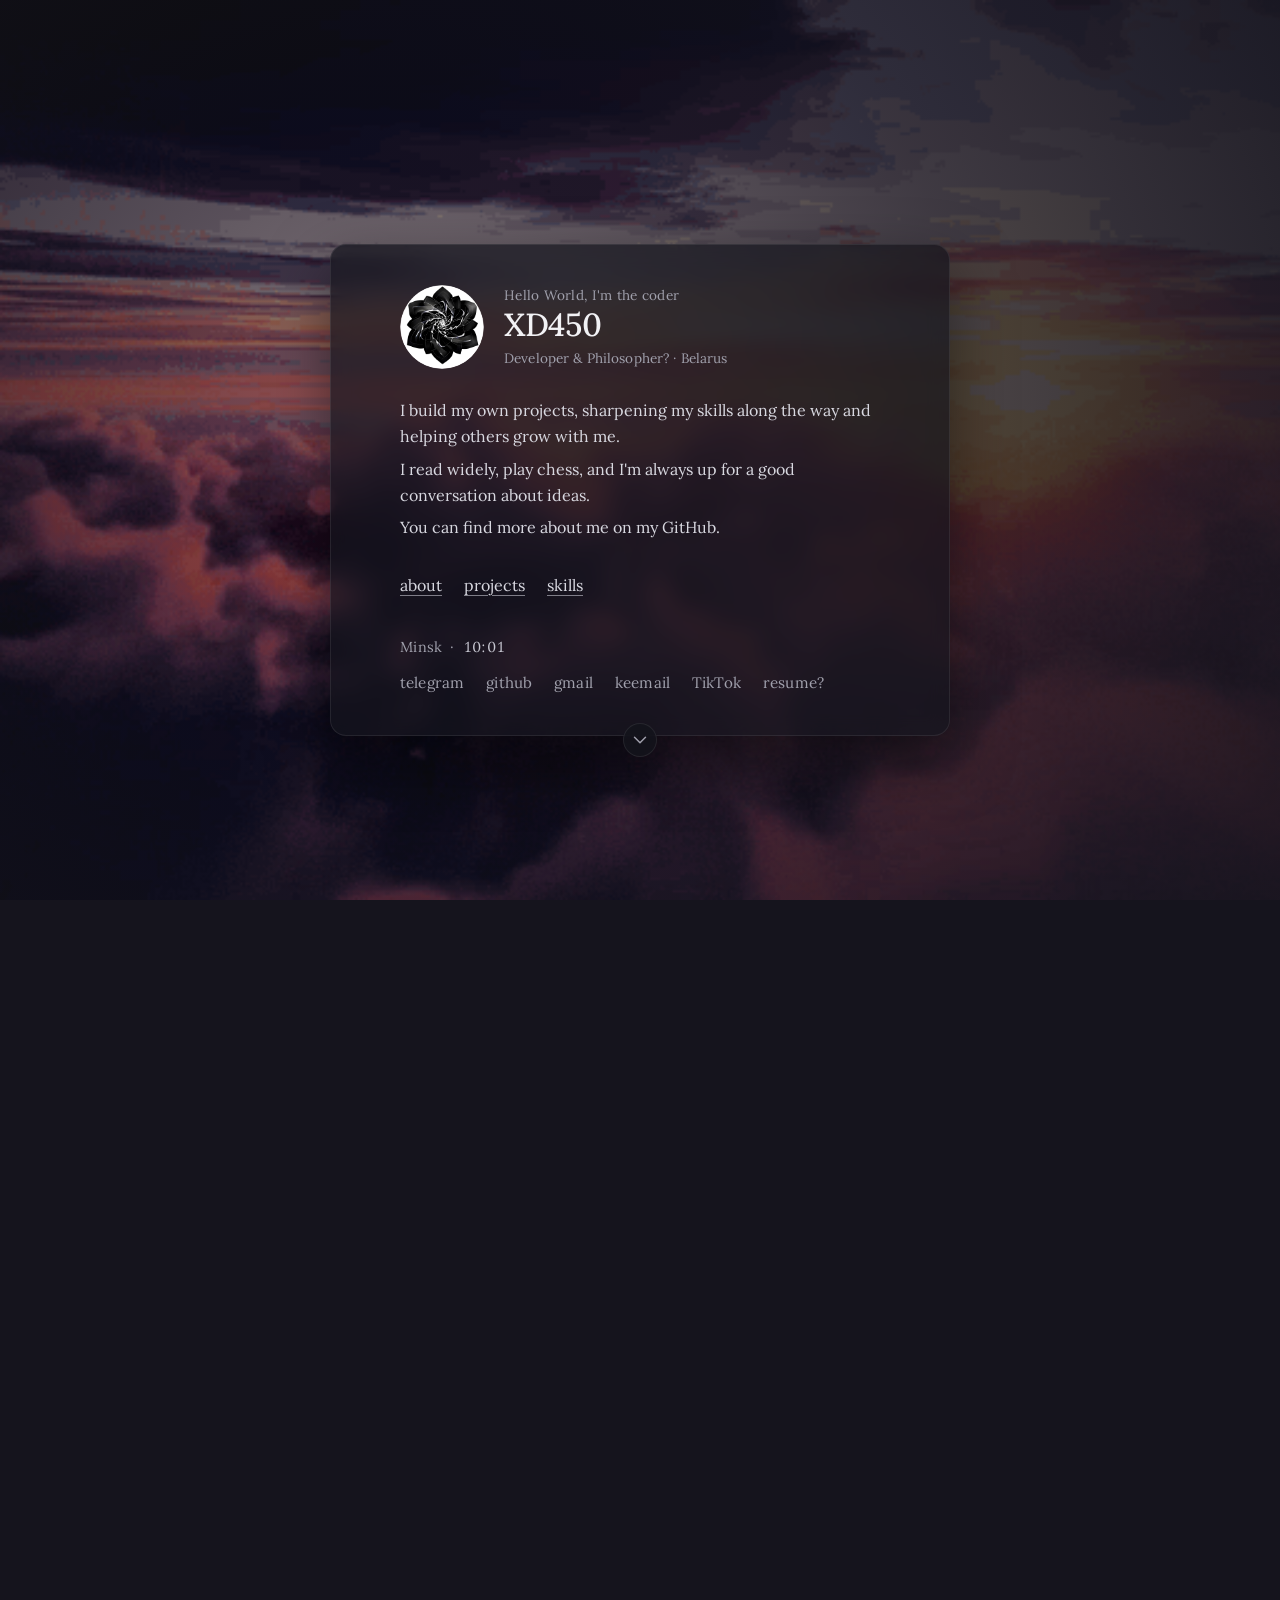
==== index.html @ 0dd6c7ff "email -> gmail" ====
<!doctype html>
<html lang="en">
  <head>
    <meta charset="UTF-8" />
    <meta name="viewport" content="width=device-width, initial-scale=1.0" />
    <meta name="robots" content="index, follow, max-image-preview:large" />
    <meta
      name="description"
      content="XD450 is a developer and philosopher from Belarus building AI and web products, exploring ideas through code and chess."
    />
    <meta name="theme-color" content="#15141d" />
    <meta property="og:type" content="profile" />
    <meta property="og:title" content="XD450 — Developer & Philosopher" />
    <meta
      property="og:description"
      content="Developer and philosopher from Belarus building AI and web products independently."
    />
    <meta property="og:image" content="/images/favicon.png" />
    <meta name="twitter:card" content="summary" />
    <meta name="twitter:title" content="XD450 — Developer & Philosopher" />
    <meta
      name="twitter:description"
      content="Developer and philosopher from Belarus building AI and web products independently."
    />
    <title>XD450 — Developer & Philosopher</title>
    <link rel="icon" href="images/favicon.png" type="image/png" />
    <link rel="preconnect" href="https://fonts.googleapis.com" />
    <link rel="preconnect" href="https://fonts.gstatic.com" crossorigin />
    <link
      href="https://fonts.googleapis.com/css2?family=Lora:wght@400;500&display=swap"
      rel="stylesheet"
    />
    <link rel="stylesheet" href="style.css" />
    <script src="https://www.youtube.com/iframe_api"></script>
    <script src="router.js" defer></script>
  </head>
  <body>
    <div class="scene" aria-hidden="true">
      <img class="scene__gif" src="background.gif" alt="" />
      <div class="scene__grade"></div>
    </div>

    <main class="page">
      <section class="home" aria-labelledby="page-title">
        <div class="home__card" data-reveal>
          <div class="home__content">
            <header class="home__identity">
              <img
                class="home__avatar"
                src="images/favicon.png"
                width="84"
                height="84"
                alt="Avatar"
              />
              <div class="home__identity-copy">
                <p class="home__intro">Hello World, I'm the coder</p>
                <h1 class="home__title" id="page-title">XD450</h1>
                <p class="home__role">Developer &amp; Philosopher? · Belarus</p>
              </div>
            </header>

            <p class="home__copy">
              <span
                >I build my own projects, sharpening my skills along the way and
                helping others grow with me.</span
              >
              <span
                >I read widely, play chess, and I'm always up for a good
                conversation about ideas.</span
              >
              <span>You can find more about me on my GitHub.</span>
            </p>

            <nav class="home__topics" aria-label="Explore this site">
              <a class="home__topic-link" href="about.html">about</a>
              <a class="home__topic-link" href="projects.html">projects</a>
              <a class="home__topic-link" href="skills.html">skills</a>
            </nav>

            <div class="home__info">
              <div class="home__time" aria-label="Current time in Minsk">
                <span>Minsk</span>
                <span aria-hidden="true">·</span>
                <time id="minsk-time" datetime="">--:--</time>
              </div>

              <nav class="home__socials" aria-label="Social links">
                <a
                  class="home__social-link"
                  href="https://t.me/xd450"
                  target="_blank"
                  rel="noreferrer noopener"
                  >telegram</a
                >
                <a
                  class="home__social-link"
                  href="https://github.com/orbitums"
                  target="_blank"
                  rel="noreferrer noopener"
                  >github</a
                >
                <a class="home__social-link" href="mailto:orbitumgg@gmail.com"
                  >gmail</a
                >
                <a class="home__social-link" href="mailto:xd450@keemail.com"
                  >keemail</a
                >
                <a
                  class="home__social-link"
                  href="https://www.tiktok.com/@xd450gs"
                  target="_blank"
                  rel="noreferrer noopener"
                  >TikTok</a
                >
                <a
                  class="home__social-link"
                  href="/resume/"
                  target="_blank"
                  rel="noreferrer noopener"
                  >resume?</a
                >
              </nav>
            </div>
          </div>

          <div class="home__video">
            <div class="home__video-inner">
              <div class="home__video-frame">
                <div id="yt-player-home"></div>
              </div>

              <div class="home__video-controls">
                <button
                  class="home__video-btn"
                  id="home-prev-video"
                  aria-label="Previous video"
                >
                  <svg
                    viewBox="0 0 24 24"
                    width="20"
                    height="20"
                    fill="none"
                    stroke="currentColor"
                    stroke-width="1.6"
                    stroke-linecap="round"
                    stroke-linejoin="round"
                  >
                    <path d="M15 18l-6-6 6-6" />
                  </svg>
                </button>
                <button
                  class="home__video-btn"
                  id="home-next-video"
                  aria-label="Next video"
                >
                  <svg
                    viewBox="0 0 24 24"
                    width="20"
                    height="20"
                    fill="none"
                    stroke="currentColor"
                    stroke-width="1.6"
                    stroke-linecap="round"
                    stroke-linejoin="round"
                  >
                    <path d="M9 18l6-6-6-6" />
                  </svg>
                </button>
              </div>
            </div>
          </div>

          <button
            class="home__scroll-hint"
            type="button"
            aria-label="Scroll down"
          >
            <svg
              viewBox="0 0 24 24"
              width="22"
              height="22"
              fill="none"
              stroke="currentColor"
              stroke-width="1.6"
              stroke-linecap="round"
              stroke-linejoin="round"
              aria-hidden="true"
            >
              <path d="M6 9l6 6 6-6" />
            </svg>
          </button>
        </div>
      </section>
    </main>

    <script>
      (function () {
        const el = document.getElementById("minsk-time");
        if (!el) return;

        function update() {
          const now = new Date();
          const utc = now.getTime() + now.getTimezoneOffset() * 60000;
          const minsk = new Date(utc + 3 * 3600000);
          const hh = String(minsk.getHours()).padStart(2, "0");
          const mm = String(minsk.getMinutes()).padStart(2, "0");
          el.textContent = hh + ":" + mm;
          el.setAttribute("datetime", minsk.toISOString());
        }

        update();
        setInterval(update, 10000);
      })();

      (function () {
        const card = document.querySelector(".home__card");
        if (!card) return;

        const STEP_1_DOWN = 30;
        const STEP_2_DOWN = 200;
        const STEP_2_UP = 160;
        const STEP_1_UP = 20;

        let isExpanded = false;
        let isVideoVisible = false;
        let ticking = false;

        function onScroll() {
          const y = window.scrollY || window.pageYOffset;

          if (!isExpanded && y > STEP_1_DOWN) {
            isExpanded = true;
            card.classList.add("is-expanded");
          } else if (isExpanded && y < STEP_1_UP) {
            isExpanded = false;
            card.classList.remove("is-expanded");
          }

          if (!isVideoVisible && y > STEP_2_DOWN) {
            isVideoVisible = true;
            card.classList.add("is-video-visible");
          } else if (isVideoVisible && y < STEP_2_UP) {
            isVideoVisible = false;
            card.classList.remove("is-video-visible");
          }

          ticking = false;
        }

        window.addEventListener(
          "scroll",
          function () {
            if (!ticking) {
              window.requestAnimationFrame(onScroll);
              ticking = true;
            }
          },
          { passive: true },
        );

        onScroll();
      })();
    </script>
  </body>
</html>
---- style.css ----
*,
*::before,
*::after {
  margin: 0;
  padding: 0;
  box-sizing: border-box;
}

html {
  height: 100%;
}

body {
  min-height: 100vh;
  background-color: #15141d;
  color: #e8e8ef;
  font-family: "Lora", Georgia, serif;
  font-weight: 400;
  line-height: 1.5;
  overflow-x: hidden;
  -webkit-font-smoothing: antialiased;
  text-rendering: optimizeLegibility;
}

a {
  color: inherit;
  text-decoration: none;
}

ul {
  list-style: none;
}

img {
  display: block;
  max-width: 100%;
  height: auto;
}

button {
  font: inherit;
  color: inherit;
  background: none;
  border: 0;
  cursor: pointer;
}

.scene {
  position: fixed;
  inset: 0;
  z-index: -1;
  overflow: hidden;
  background: #15141d;
}

.scene__gif {
  position: absolute;
  inset: 0;
  width: 100%;
  height: 100%;
  object-fit: cover;
  object-position: center;
  background-color: #000000;
}

.scene__grade {
  position: absolute;
  inset: 0;
  background: radial-gradient(
    circle at 30% 50%,
    rgba(21, 20, 29, 0.35) 0%,
    rgba(21, 20, 29, 0.75) 60%,
    rgba(21, 20, 29, 0.92) 100%
  );
  pointer-events: none;
}

.page {
  min-height: 100vh;
  padding: 40px clamp(20px, 5vw, 80px);
  display: flex;
  align-items: center;
  justify-content: center;
}

.home {
  width: 100%;
  display: flex;
  justify-content: center;
}

.home__card {
  position: relative;
  width: 100%;
  max-width: 620px;
  display: grid;
  grid-template-columns: 1fr 0fr;
  gap: 0;
  align-items: center;

  background: rgba(21, 20, 29, 0.7);
  backdrop-filter: blur(10px);
  -webkit-backdrop-filter: blur(10px);
  border: 1px solid rgba(255, 255, 255, 0.08);
  border-radius: 16px;
  padding: 40px 36px;
  box-shadow: 0 24px 60px rgba(0, 0, 0, 0.5);

  transition:
    max-width 1s cubic-bezier(0.22, 1, 0.36, 1) 0.4s,
    grid-template-columns 1s cubic-bezier(0.22, 1, 0.36, 1) 0.4s,
    gap 1s cubic-bezier(0.22, 1, 0.36, 1) 0.4s,
    padding 1s cubic-bezier(0.22, 1, 0.36, 1) 0.4s;
  will-change: max-width, grid-template-columns;
}

.home__card[data-reveal] {
  opacity: 0;
  transform: translateY(12px);
  animation: reveal 1s ease-out 0.15s forwards;
}

@keyframes reveal {
  to {
    opacity: 1;
    transform: translateY(0);
  }
}

.home__card.is-expanded {
  max-width: 1180px;
  grid-template-columns: 1fr 1fr;
  gap: 60px;
  padding: 48px 56px;
  transition:
    max-width 1.2s cubic-bezier(0.22, 1, 0.36, 1),
    grid-template-columns 1.2s cubic-bezier(0.22, 1, 0.36, 1),
    gap 1.2s cubic-bezier(0.22, 1, 0.36, 1),
    padding 1.2s cubic-bezier(0.22, 1, 0.36, 1);
}

.home__content {
  display: flex;
  flex-direction: column;
  gap: 28px;
  width: 100%;
  max-width: 480px;
  margin-inline: auto;
  transition: margin 1s cubic-bezier(0.22, 1, 0.36, 1) 0.4s;
}

.home__card.is-expanded .home__content {
  margin-inline: 0;
  transition: margin 1.2s cubic-bezier(0.22, 1, 0.36, 1);
}

.home__identity {
  display: flex;
  align-items: center;
  gap: 20px;
}

.home__avatar {
  width: 84px;
  height: 84px;
  border-radius: 50%;
  object-fit: cover;
  flex-shrink: 0;
  filter: grayscale(20%) contrast(1.05);
}

.home__identity-copy {
  display: flex;
  flex-direction: column;
  gap: 2px;
}

.home__intro {
  font-size: 0.85rem;
  color: #a0a0ac;
  letter-spacing: 0.02em;
}

.home__title {
  font-family: "Lora", Georgia, serif;
  font-weight: 500;
  font-size: clamp(1.6rem, 3vw, 2rem);
  line-height: 1.15;
  color: #f2f2f5;
  letter-spacing: -0.01em;
}

.home__role {
  font-size: 0.85rem;
  color: #a0a0ac;
  letter-spacing: 0.01em;
  margin-top: 2px;
}

.home__copy {
  display: flex;
  flex-direction: column;
  gap: 6px;
  font-size: 1rem;
  line-height: 1.65;
  color: #d8d8e0;
}

.home__link {
  color: #d8d8e0;
  text-decoration: underline;
  text-underline-offset: 3px;
  text-decoration-thickness: 1px;
  text-decoration-color: rgba(216, 216, 224, 0.5);
  transition:
    color 0.3s ease,
    text-decoration-color 0.3s ease;
}

.home__link:hover,
.home__link:focus-visible {
  color: #ffffff;
  text-decoration-color: #ffffff;
}

.home__topics {
  display: flex;
  gap: 22px;
  margin-top: 4px;
}

.home__topic-link {
  font-size: 1rem;
  color: #d8d8e0;
  text-decoration: underline;
  text-underline-offset: 4px;
  text-decoration-thickness: 1px;
  text-decoration-color: rgba(216, 216, 224, 0.55);
  transition:
    color 0.3s ease,
    text-decoration-color 0.3s ease;
}

.home__topic-link:hover,
.home__topic-link:focus-visible {
  color: #ffffff;
  text-decoration-color: #ffffff;
}

.home__info {
  display: flex;
  flex-direction: column;
  gap: 14px;
  margin-top: 12px;
}

.home__time {
  display: flex;
  align-items: center;
  gap: 8px;
  font-size: 0.9rem;
  color: #a0a0ac;
  letter-spacing: 0.02em;
}

.home__time time {
  color: #c8c8d2;
  font-variant-numeric: tabular-nums;
}

.home__socials {
  display: flex;
  flex-wrap: wrap;
  gap: 22px;
}

.home__social-link {
  font-size: 0.95rem;
  color: #a0a0ac;
  letter-spacing: 0.01em;
  transition: color 0.3s ease;
  position: relative;
}

.home__social-link::after {
  content: "";
  position: absolute;
  left: 0;
  right: 0;
  bottom: -2px;
  height: 1px;
  background: currentColor;
  transform: scaleX(0);
  transform-origin: left center;
  transition: transform 0.3s ease;
}

.home__social-link:hover,
.home__social-link:focus-visible {
  color: #ffffff;
}

.home__social-link:hover::after,
.home__social-link:focus-visible::after {
  transform: scaleX(1);
}

.home__video {
  width: 100%;
  display: flex;
  justify-content: center;
  align-items: center;
  overflow: hidden;

  opacity: 0;
  transform: translateX(60px);
  pointer-events: none;

  transition:
    opacity 0.4s ease,
    transform 0.4s cubic-bezier(0.22, 1, 0.36, 1);
  will-change: opacity, transform;
}

.home__card.is-video-visible .home__video {
  opacity: 1;
  transform: translateX(0);
  pointer-events: auto;
  transition:
    opacity 1s ease 0.4s,
    transform 1s cubic-bezier(0.22, 1, 0.36, 1) 0.4s;
}

.home__video-frame {
  position: relative;
  width: 100%;
  aspect-ratio: 16 / 9;
  border-radius: 12px;
  overflow: hidden;
  background: #000;
  box-shadow: 0 20px 60px rgba(0, 0, 0, 0.55);
}

.home__video-frame iframe {
  position: absolute;
  inset: 0;
  width: 100%;
  height: 100%;
  border: 0;
  display: block;
}

.home__scroll-hint {
  position: absolute;
  left: 50%;
  bottom: -22px;
  transform: translateX(-50%);
  color: #a0a0ac;
  display: inline-flex;
  align-items: center;
  justify-content: center;
  width: 34px;
  height: 34px;
  border-radius: 50%;
  background: rgba(21, 20, 29, 0.85);
  border: 1px solid rgba(255, 255, 255, 0.08);
  backdrop-filter: blur(6px);
  -webkit-backdrop-filter: blur(6px);
  transition:
    color 0.3s ease,
    transform 0.3s ease,
    opacity 0.6s ease;
  animation: bounce 1.8s ease-in-out infinite;
}

.home__scroll-hint:hover,
.home__scroll-hint:focus-visible {
  color: #ffffff;
}

@keyframes bounce {
  0%,
  100% {
    transform: translateX(-50%) translateY(0);
  }
  50% {
    transform: translateX(-50%) translateY(6px);
  }
}

@media (min-width: 901px) {
  .page {
    min-height: 240vh;
    align-items: flex-start;
  }

  .home {
    position: sticky;
    top: 0;
    height: 100vh;
    align-items: center;
  }

  .home__card.is-expanded .home__scroll-hint {
    opacity: 0;
    pointer-events: none;
  }
}

@media (max-width: 900px) {
  .page {
    min-height: 100vh;
    padding: 24px 16px;
    padding-top: 40px;
    align-items: flex-start;
  }

  .home {
    position: static;
    height: auto;
    max-width: 100%;
  }

  .home__card,
  .home__card.is-expanded {
    max-width: 100%;
    grid-template-columns: 1fr;
    gap: 28px;
    transition: none;

    background: rgba(21, 20, 29, 0.72);
    backdrop-filter: blur(10px);
    -webkit-backdrop-filter: blur(10px);
    border: 1px solid rgba(255, 255, 255, 0.08);
    border-radius: 16px;
    padding: 28px 22px 24px;
    box-shadow: 0 24px 60px rgba(0, 0, 0, 0.5);
  }

  .home__content,
  .home__card.is-expanded .home__content {
    max-width: 100%;
    margin-inline: 0;
    gap: 22px;
    transition: none;
  }

  .home__identity {
    gap: 14px;
  }

  .home__avatar {
    width: 64px;
    height: 64px;
  }

  .home__title {
    font-size: 1.4rem;
  }

  .home__copy {
    font-size: 0.95rem;
  }

  .home__topics,
  .home__socials {
    gap: 16px;
  }

  .home__social-link,
  .home__topic-link {
    font-size: 0.9rem;
  }

  .home__video,
  .home__card.is-video-visible .home__video {
    opacity: 1;
    transform: none;
    pointer-events: auto;
    transition: none;
  }

  .home__video-frame {
    border-radius: 10px;
    box-shadow: 0 12px 32px rgba(0, 0, 0, 0.45);
  }

  .home__scroll-hint {
    display: none;
  }
}

@media (prefers-reduced-motion: reduce) {
  .home__card[data-reveal] {
    animation: none;
    opacity: 1;
    transform: none;
  }

  .home__scroll-hint {
    animation: none;
  }

  * {
    transition: none !important;
  }
}

.page--skills {
  min-height: 100vh;
  align-items: flex-start;
  padding-top: 60px;
}

.skills {
  width: 100%;
  display: flex;
  justify-content: center;
}

.skills__card {
  width: 100%;
  max-width: 920px;
  background: rgba(21, 20, 29, 0.7);
  backdrop-filter: blur(10px);
  -webkit-backdrop-filter: blur(10px);
  border: 1px solid rgba(255, 255, 255, 0.08);
  border-radius: 16px;
  padding: 48px 56px 56px;
  box-shadow: 0 24px 60px rgba(0, 0, 0, 0.5);
}

.skills__card[data-reveal] {
  opacity: 0;
  transform: translateY(12px);
  animation: reveal 1s ease-out 0.15s forwards;
}

.skills__nav {
  display: flex;
  justify-content: space-between;
  align-items: center;
  margin-bottom: 40px;
  font-size: 0.9rem;
  color: #a0a0ac;
  letter-spacing: 0.02em;
}

.skills__back {
  color: #a0a0ac;
  transition: color 0.3s ease;
}

.skills__back:hover,
.skills__back:focus-visible {
  color: #ffffff;
}

.skills__index {
  color: #6b6b78;
  font-variant-numeric: tabular-nums;
}

.skills__title {
  font-family: "Lora", Georgia, serif;
  font-weight: 500;
  font-size: clamp(2rem, 4vw, 2.75rem);
  line-height: 1.1;
  color: #f2f2f5;
  letter-spacing: -0.01em;
  margin-bottom: 44px;
}

.skills__grid {
  display: grid;
  grid-template-columns: 1fr 1fr;
  column-gap: 56px;
  row-gap: 32px;
}

.skills__group {
  display: flex;
  flex-direction: column;
  gap: 10px;
  padding-bottom: 28px;
  border-bottom: 1px solid rgba(255, 255, 255, 0.08);
}

.skills__group-title {
  font-family: "Lora", Georgia, serif;
  font-weight: 500;
  font-size: 1.1rem;
  color: #f2f2f5;
  letter-spacing: -0.005em;
}

.skills__list {
  font-size: 0.95rem;
  line-height: 1.65;
  color: #b8b8c4;
}

@media (max-width: 700px) {
  .page--skills {
    padding: 24px 16px;
    padding-top: 40px;
  }

  .skills__card {
    padding: 28px 22px 32px;
    border-radius: 14px;
  }

  .skills__nav {
    margin-bottom: 28px;
    font-size: 0.85rem;
  }

  .skills__title {
    font-size: 2rem;
    margin-bottom: 32px;
  }

  .skills__grid {
    grid-template-columns: 1fr;
    gap: 28px;
  }

  .skills__group {
    padding-bottom: 22px;
  }

  .skills__group-title {
    font-size: 1rem;
  }

  .skills__list {
    font-size: 0.9rem;
  }
}

.page--projects {
  min-height: 100vh;
  align-items: flex-start;
  padding-top: 60px;
}

.projects {
  width: 100%;
  display: flex;
  justify-content: center;
}

.projects__card {
  width: 100%;
  max-width: 920px;
  background: rgba(21, 20, 29, 0.7);
  backdrop-filter: blur(10px);
  -webkit-backdrop-filter: blur(10px);
  border: 1px solid rgba(255, 255, 255, 0.08);
  border-radius: 16px;
  padding: 48px 56px 56px;
  box-shadow: 0 24px 60px rgba(0, 0, 0, 0.5);
}

.projects__card[data-reveal] {
  opacity: 0;
  transform: translateY(12px);
  animation: reveal 1s ease-out 0.15s forwards;
}

.projects__nav {
  display: flex;
  justify-content: space-between;
  align-items: center;
  margin-bottom: 40px;
  font-size: 0.9rem;
  color: #a0a0ac;
  letter-spacing: 0.02em;
}

.projects__back {
  color: #a0a0ac;
  transition: color 0.3s ease;
}

.projects__back:hover,
.projects__back:focus-visible {
  color: #ffffff;
}

.projects__index {
  color: #6b6b78;
  font-variant-numeric: tabular-nums;
}

.projects__title {
  font-family: "Lora", Georgia, serif;
  font-weight: 500;
  font-size: clamp(2rem, 4vw, 2.75rem);
  line-height: 1.1;
  color: #f2f2f5;
  letter-spacing: -0.01em;
  margin-bottom: 44px;
}

.projects__list {
  list-style: none;
  display: flex;
  flex-direction: column;
}

.projects__item {
  display: grid;
  grid-template-columns: 40px 1fr;
  gap: 24px;
  padding: 26px 0;
  border-bottom: 1px solid rgba(255, 255, 255, 0.08);
}

.projects__item:last-child {
  border-bottom: none;
}

.projects__num {
  font-family: "Lora", Georgia, serif;
  font-size: 0.85rem;
  color: #6b6b78;
  letter-spacing: 0.05em;
  padding-top: 6px;
  font-variant-numeric: tabular-nums;
}

.projects__body {
  display: flex;
  flex-direction: column;
  gap: 8px;
}

.projects__head {
  display: flex;
  justify-content: space-between;
  align-items: baseline;
  gap: 24px;
}

.projects__name {
  font-family: "Lora", Georgia, serif;
  font-weight: 500;
  font-size: 1.35rem;
  color: #f2f2f5;
  letter-spacing: -0.005em;
  line-height: 1.2;
}

.projects__link {
  color: #f2f2f5;
  transition: color 0.3s ease;
}

.projects__link:hover,
.projects__link:focus-visible {
  color: #ffffff;
  text-decoration: underline;
  text-underline-offset: 4px;
}

.projects__role {
  font-size: 0.85rem;
  color: #6b6b78;
  letter-spacing: 0.02em;
  white-space: nowrap;
}

.projects__desc {
  font-size: 0.95rem;
  line-height: 1.65;
  color: #b8b8c4;
  max-width: 60ch;
}

.projects__stack {
  font-size: 0.85rem;
  color: #6b6b78;
  letter-spacing: 0.02em;
  margin-top: 2px;
}

@media (max-width: 700px) {
  .page--projects {
    padding: 24px 16px;
    padding-top: 40px;
  }

  .projects__card {
    padding: 28px 22px 32px;
    border-radius: 14px;
  }

  .projects__nav {
    margin-bottom: 28px;
    font-size: 0.85rem;
  }

  .projects__title {
    font-size: 2rem;
    margin-bottom: 32px;
  }

  .projects__item {
    grid-template-columns: 1fr;
    gap: 4px;
    padding: 22px 0;
  }

  .projects__num {
    padding-top: 0;
    font-size: 0.8rem;
  }

  .projects__head {
    flex-direction: column;
    align-items: flex-start;
    gap: 4px;
  }

  .projects__name {
    font-size: 1.15rem;
  }

  .projects__role {
    font-size: 0.8rem;
  }

  .projects__desc {
    font-size: 0.9rem;
  }

  .projects__stack {
    font-size: 0.8rem;
  }
}
.page--about {
  min-height: 100vh;
  align-items: flex-start;
  padding-top: 60px;
}

.about {
  width: 100%;
  display: flex;
  justify-content: center;
}

.about__card {
  position: relative;
  width: 100%;
  max-width: 752px;
  display: grid;
  grid-template-columns: 640px 0fr;
  gap: 0;
  align-items: center;

  background: rgba(21, 20, 29, 0.7);
  backdrop-filter: blur(10px);
  -webkit-backdrop-filter: blur(10px);
  border: 1px solid rgba(255, 255, 255, 0.08);
  border-radius: 16px;
  padding: 48px 56px;
  box-shadow: 0 24px 60px rgba(0, 0, 0, 0.5);

  transition:
    max-width 1s cubic-bezier(0.22, 1, 0.36, 1) 0.4s,
    grid-template-columns 1s cubic-bezier(0.22, 1, 0.36, 1) 0.4s,
    gap 1s cubic-bezier(0.22, 1, 0.36, 1) 0.4s,
    padding 1s cubic-bezier(0.22, 1, 0.36, 1) 0.4s;
  will-change: max-width, grid-template-columns;
}

.about__card[data-reveal] {
  opacity: 0;
  transform: translateY(12px);
  animation: reveal 1s ease-out 0.15s forwards;
}

.about__card.is-expanded {
  max-width: 1180px;
  grid-template-columns: 640px minmax(0, 1fr);
  gap: 56px;
  padding: 48px 56px;
  transition:
    max-width 1.2s cubic-bezier(0.22, 1, 0.36, 1),
    grid-template-columns 1.2s cubic-bezier(0.22, 1, 0.36, 1),
    gap 1.2s cubic-bezier(0.22, 1, 0.36, 1),
    padding 1.2s cubic-bezier(0.22, 1, 0.36, 1);
}

.about__content {
  display: flex;
  flex-direction: column;
  width: 100%;
}

.about__nav {
  display: flex;
  justify-content: space-between;
  align-items: center;
  margin-bottom: 40px;
  font-size: 0.9rem;
  color: #a0a0ac;
  letter-spacing: 0.02em;
}

.about__back {
  color: #a0a0ac;
  transition: color 0.3s ease;
}

.about__back:hover,
.about__back:focus-visible {
  color: #ffffff;
}

.about__index {
  color: #6b6b78;
  font-variant-numeric: tabular-nums;
}

.about__title {
  font-family: "Lora", Georgia, serif;
  font-weight: 500;
  font-size: clamp(2rem, 4vw, 2.75rem);
  line-height: 1.1;
  color: #f2f2f5;
  letter-spacing: -0.01em;
  margin-bottom: 36px;
}

.about__body {
  display: flex;
  flex-direction: column;
  gap: 22px;
  font-size: 1rem;
  line-height: 1.75;
  color: #d8d8e0;
}

/* ОБНОВЛЕННЫЙ БЛОК ВИДЕО */
.about__video {
  width: 100%;
  display: flex;
  justify-content: center;
  align-items: center;

  opacity: 0;
  transform: translateX(60px);
  pointer-events: none;

  transition:
    opacity 0.4s ease,
    transform 0.4s cubic-bezier(0.22, 1, 0.36, 1);
  will-change: opacity, transform;
}

.about__card.is-video-visible .about__video {
  opacity: 1;
  transform: translateX(0);
  pointer-events: auto;
  transition:
    opacity 1s ease 0.4s,
    transform 1s cubic-bezier(0.22, 1, 0.36, 1) 0.4s;
}

/* НОВАЯ ОБЕРТКА ДЛЯ ПЛЕЕРА И КНОПОК */
.about__video-inner {
  display: flex;
  flex-direction: column;
  gap: 16px;
  width: 100%;
}

.about__video-frame {
  position: relative;
  width: 100%;
  aspect-ratio: 16 / 9;
  border-radius: 12px;
  overflow: hidden;
  background: #000;
  box-shadow: 0 20px 60px rgba(0, 0, 0, 0.55);
}

.about__video-frame iframe {
  position: absolute;
  inset: 0;
  width: 100%;
  height: 100%;
  border: 0;
  display: block;
}

/* СТИЛИ ДЛЯ КНОПОК */
.about__video-controls {
  display: flex;
  justify-content: center;
  gap: 16px;
}

.about__video-btn {
  display: inline-flex;
  align-items: center;
  justify-content: center;
  width: 44px;
  height: 44px;
  border-radius: 50%;
  background: rgba(21, 20, 29, 0.7);
  border: 1px solid rgba(255, 255, 255, 0.08);
  color: #a0a0ac;
  backdrop-filter: blur(10px);
  -webkit-backdrop-filter: blur(10px);
  transition:
    color 0.3s ease,
    border-color 0.3s ease,
    transform 0.2s ease,
    background 0.3s ease;
}

.about__video-btn:hover,
.about__video-btn:focus-visible {
  color: #ffffff;
  border-color: rgba(255, 255, 255, 0.2);
  background: rgba(21, 20, 29, 0.9);
  transform: scale(1.05);
}

.about__video-btn:active {
  transform: scale(0.95);
}

.about__scroll-hint {
  position: absolute;
  left: 50%;
  bottom: -22px;
  transform: translateX(-50%);
  color: #a0a0ac;
  display: inline-flex;
  align-items: center;
  justify-content: center;
  width: 34px;
  height: 34px;
  border-radius: 50%;
  background: rgba(21, 20, 29, 0.85);
  border: 1px solid rgba(255, 255, 255, 0.08);
  backdrop-filter: blur(6px);
  -webkit-backdrop-filter: blur(6px);
  transition:
    color 0.3s ease,
    transform 0.3s ease,
    opacity 0.6s ease;
  animation: bounce 1.8s ease-in-out infinite;
}

.about__scroll-hint:hover,
.about__scroll-hint:focus-visible {
  color: #ffffff;
}

.about__card.is-expanded .about__scroll-hint {
  opacity: 0;
  pointer-events: none;
}

@media (min-width: 901px) {
  .page--about {
    min-height: 240vh;
    align-items: flex-start;
  }

  .about {
    position: sticky;
    top: 0;
    min-height: 100vh;
    align-items: center;
  }
}

@media (max-width: 900px) {
  .page--about {
    min-height: 100vh;
    padding: 24px 16px;
    padding-top: 40px;
    align-items: flex-start;
  }

  .about {
    position: static;
    height: auto;
    max-width: 100%;
  }

  .about__card,
  .about__card.is-expanded {
    max-width: 100%;
    grid-template-columns: 1fr;
    gap: 24px;
    padding: 28px 22px 28px;
    border-radius: 14px;
    transition: none;
  }

  .about__nav {
    margin-bottom: 28px;
    font-size: 0.85rem;
  }

  .about__title {
    font-size: 2rem;
    margin-bottom: 28px;
  }

  .about__body {
    font-size: 0.95rem;
    line-height: 1.7;
    gap: 18px;
  }

  /* Важное исправление: убираем баги со скрытием на мобилках */
  .about__video {
    height: auto;
    opacity: 1;
    transform: none;
    pointer-events: auto;
    transition: none;
    overflow: visible;
  }

  .about__video-frame {
    border-radius: 10px;
    box-shadow: 0 12px 32px rgba(0, 0, 0, 0.45);
  }

  .about__video-controls {
    gap: 12px;
  }

  .about__video-btn {
    width: 40px;
    height: 40px;
  }

  .about__scroll-hint {
    display: none;
  }
}

@media (prefers-reduced-motion: reduce) {
  .about__card[data-reveal] {
    animation: none;
    opacity: 1;
    transform: none;
  }

  .about__scroll-hint {
    animation: none;
  }

  .about__card,
  .about__card.is-expanded,
  .about__video {
    transition: none !important;
  }
}

main {
  transition: opacity 0.28s ease;
}
.home__video-inner {
  display: flex;
  flex-direction: column;
  gap: 16px;
  width: 100%;
}

.home__video-controls {
  display: flex;
  justify-content: center;
  gap: 16px;
}

.home__video-btn {
  display: inline-flex;
  align-items: center;
  justify-content: center;
  width: 44px;
  height: 44px;
  border-radius: 50%;
  background: rgba(21, 20, 29, 0.7);
  border: 1px solid rgba(255, 255, 255, 0.08);
  color: #a0a0ac;
  backdrop-filter: blur(10px);
  -webkit-backdrop-filter: blur(10px);
  transition:
    color 0.3s ease,
    border-color 0.3s ease,
    transform 0.2s ease,
    background 0.3s ease;
}

.home__video-btn:hover,
.home__video-btn:focus-visible {
  color: #ffffff;
  border-color: rgba(255, 255, 255, 0.2);
  background: rgba(21, 20, 29, 0.9);
  transform: scale(1.05);
}

.home__video-btn:active {
  transform: scale(0.95);
}

@media (max-width: 900px) {
  .home__video-controls {
    gap: 12px;
  }
  .home__video-btn {
    width: 40px;
    height: 40px;
  }
}
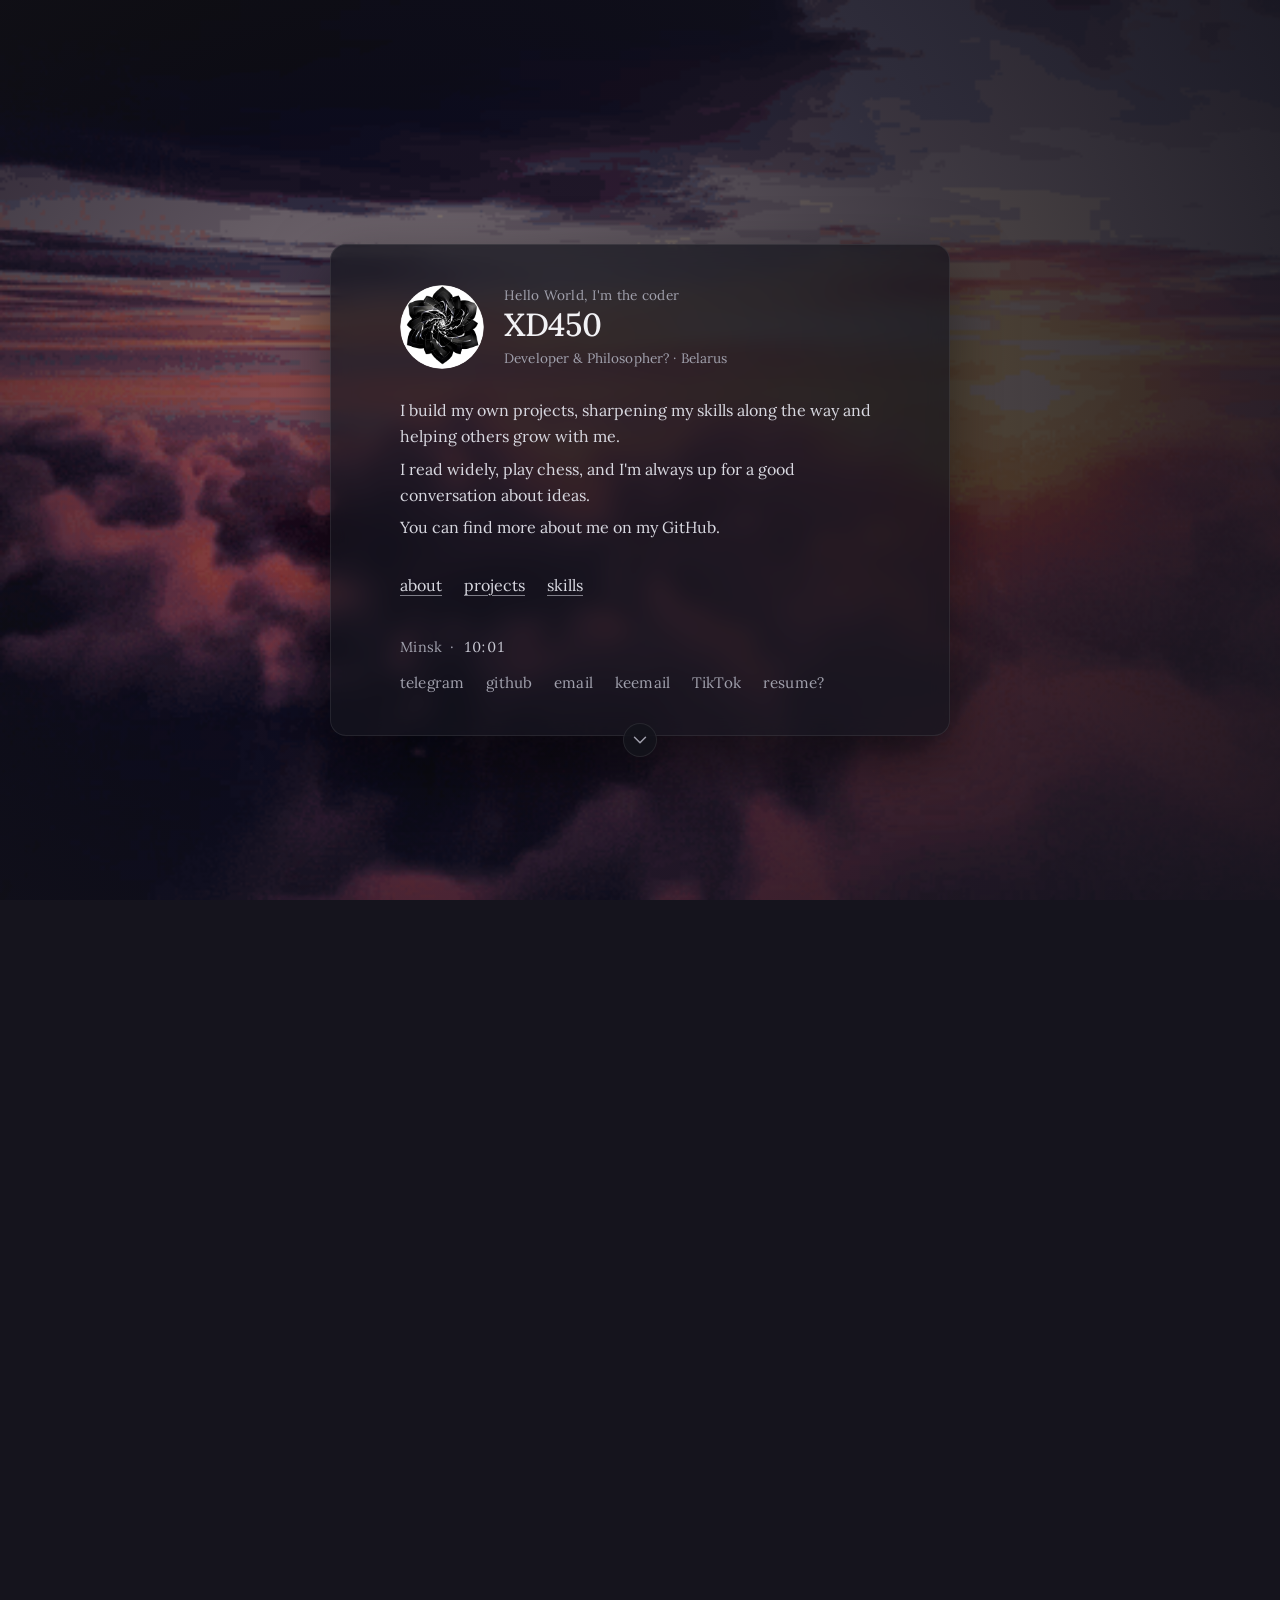
==== commit 80043693: "scroll hint is work!" ====
--- a/index.html
+++ b/index.html
@@ -22,7 +22,7 @@
       name="twitter:description"
       content="Developer and philosopher from Belarus building AI and web products independently."
     />
-    <title>XD450 — Developer & Philosopher</title>
+    <title>XD450 — Developer</title>
     <link rel="icon" href="images/favicon.png" type="image/png" />
     <link rel="preconnect" href="https://fonts.googleapis.com" />
     <link rel="preconnect" href="https://fonts.gstatic.com" crossorigin />
@@ -100,7 +100,7 @@
                   >github</a
                 >
                 <a class="home__social-link" href="mailto:orbitumgg@gmail.com"
-                  >gmail</a
+                  >email</a
                 >
                 <a class="home__social-link" href="mailto:xd450@keemail.com"
                   >keemail</a
@@ -172,6 +172,7 @@
 
           <button
             class="home__scroll-hint"
+            id="scroll-hint-btn"
             type="button"
             aria-label="Scroll down"
           >
@@ -260,6 +261,21 @@
 
         onScroll();
       })();
+
+      (function () {
+        const btn = document.getElementById("scroll-hint-btn");
+        if (!btn) return;
+
+        btn.addEventListener("click", function (e) {
+          e.preventDefault(); // Отменяем стандартное поведение кнопки (если есть)
+
+          // Плавно прокручиваем вниз на высоту одного экрана
+          window.scrollBy({
+            top: window.innerHeight, // Прокрутить ровно на один экран вниз
+            behavior: "smooth", // Включаем плавную анимацию
+          });
+        });
+      })();
     </script>
   </body>
 </html>
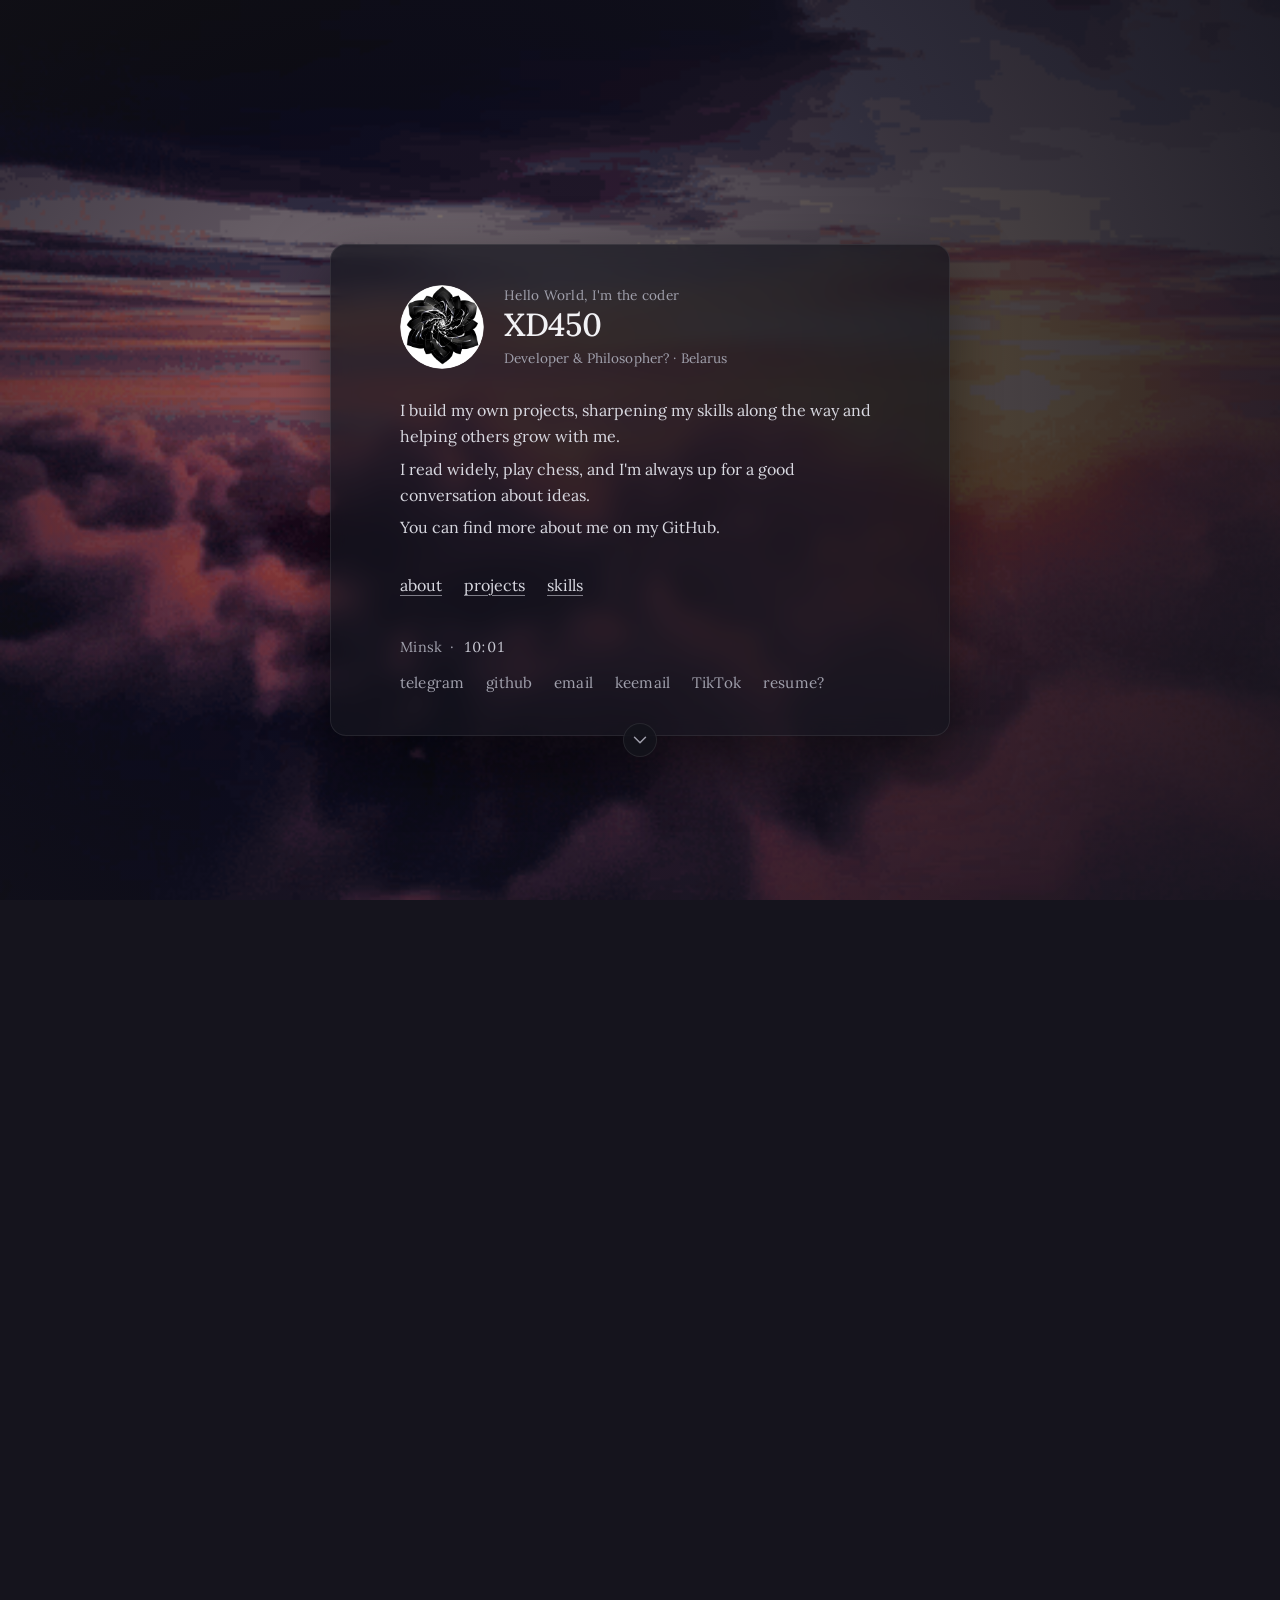
==== commit 70d2e9ea: "clear code ( index ) and scroll is work!!" ====
--- a/index.html
+++ b/index.html
@@ -193,89 +193,5 @@
         </div>
       </section>
     </main>
-
-    <script>
-      (function () {
-        const el = document.getElementById("minsk-time");
-        if (!el) return;
-
-        function update() {
-          const now = new Date();
-          const utc = now.getTime() + now.getTimezoneOffset() * 60000;
-          const minsk = new Date(utc + 3 * 3600000);
-          const hh = String(minsk.getHours()).padStart(2, "0");
-          const mm = String(minsk.getMinutes()).padStart(2, "0");
-          el.textContent = hh + ":" + mm;
-          el.setAttribute("datetime", minsk.toISOString());
-        }
-
-        update();
-        setInterval(update, 10000);
-      })();
-
-      (function () {
-        const card = document.querySelector(".home__card");
-        if (!card) return;
-
-        const STEP_1_DOWN = 30;
-        const STEP_2_DOWN = 200;
-        const STEP_2_UP = 160;
-        const STEP_1_UP = 20;
-
-        let isExpanded = false;
-        let isVideoVisible = false;
-        let ticking = false;
-
-        function onScroll() {
-          const y = window.scrollY || window.pageYOffset;
-
-          if (!isExpanded && y > STEP_1_DOWN) {
-            isExpanded = true;
-            card.classList.add("is-expanded");
-          } else if (isExpanded && y < STEP_1_UP) {
-            isExpanded = false;
-            card.classList.remove("is-expanded");
-          }
-
-          if (!isVideoVisible && y > STEP_2_DOWN) {
-            isVideoVisible = true;
-            card.classList.add("is-video-visible");
-          } else if (isVideoVisible && y < STEP_2_UP) {
-            isVideoVisible = false;
-            card.classList.remove("is-video-visible");
-          }
-
-          ticking = false;
-        }
-
-        window.addEventListener(
-          "scroll",
-          function () {
-            if (!ticking) {
-              window.requestAnimationFrame(onScroll);
-              ticking = true;
-            }
-          },
-          { passive: true },
-        );
-
-        onScroll();
-      })();
-
-      (function () {
-        const btn = document.getElementById("scroll-hint-btn");
-        if (!btn) return;
-
-        btn.addEventListener("click", function (e) {
-          e.preventDefault(); // Отменяем стандартное поведение кнопки (если есть)
-
-          // Плавно прокручиваем вниз на высоту одного экрана
-          window.scrollBy({
-            top: window.innerHeight, // Прокрутить ровно на один экран вниз
-            behavior: "smooth", // Включаем плавную анимацию
-          });
-        });
-      })();
-    </script>
   </body>
 </html>
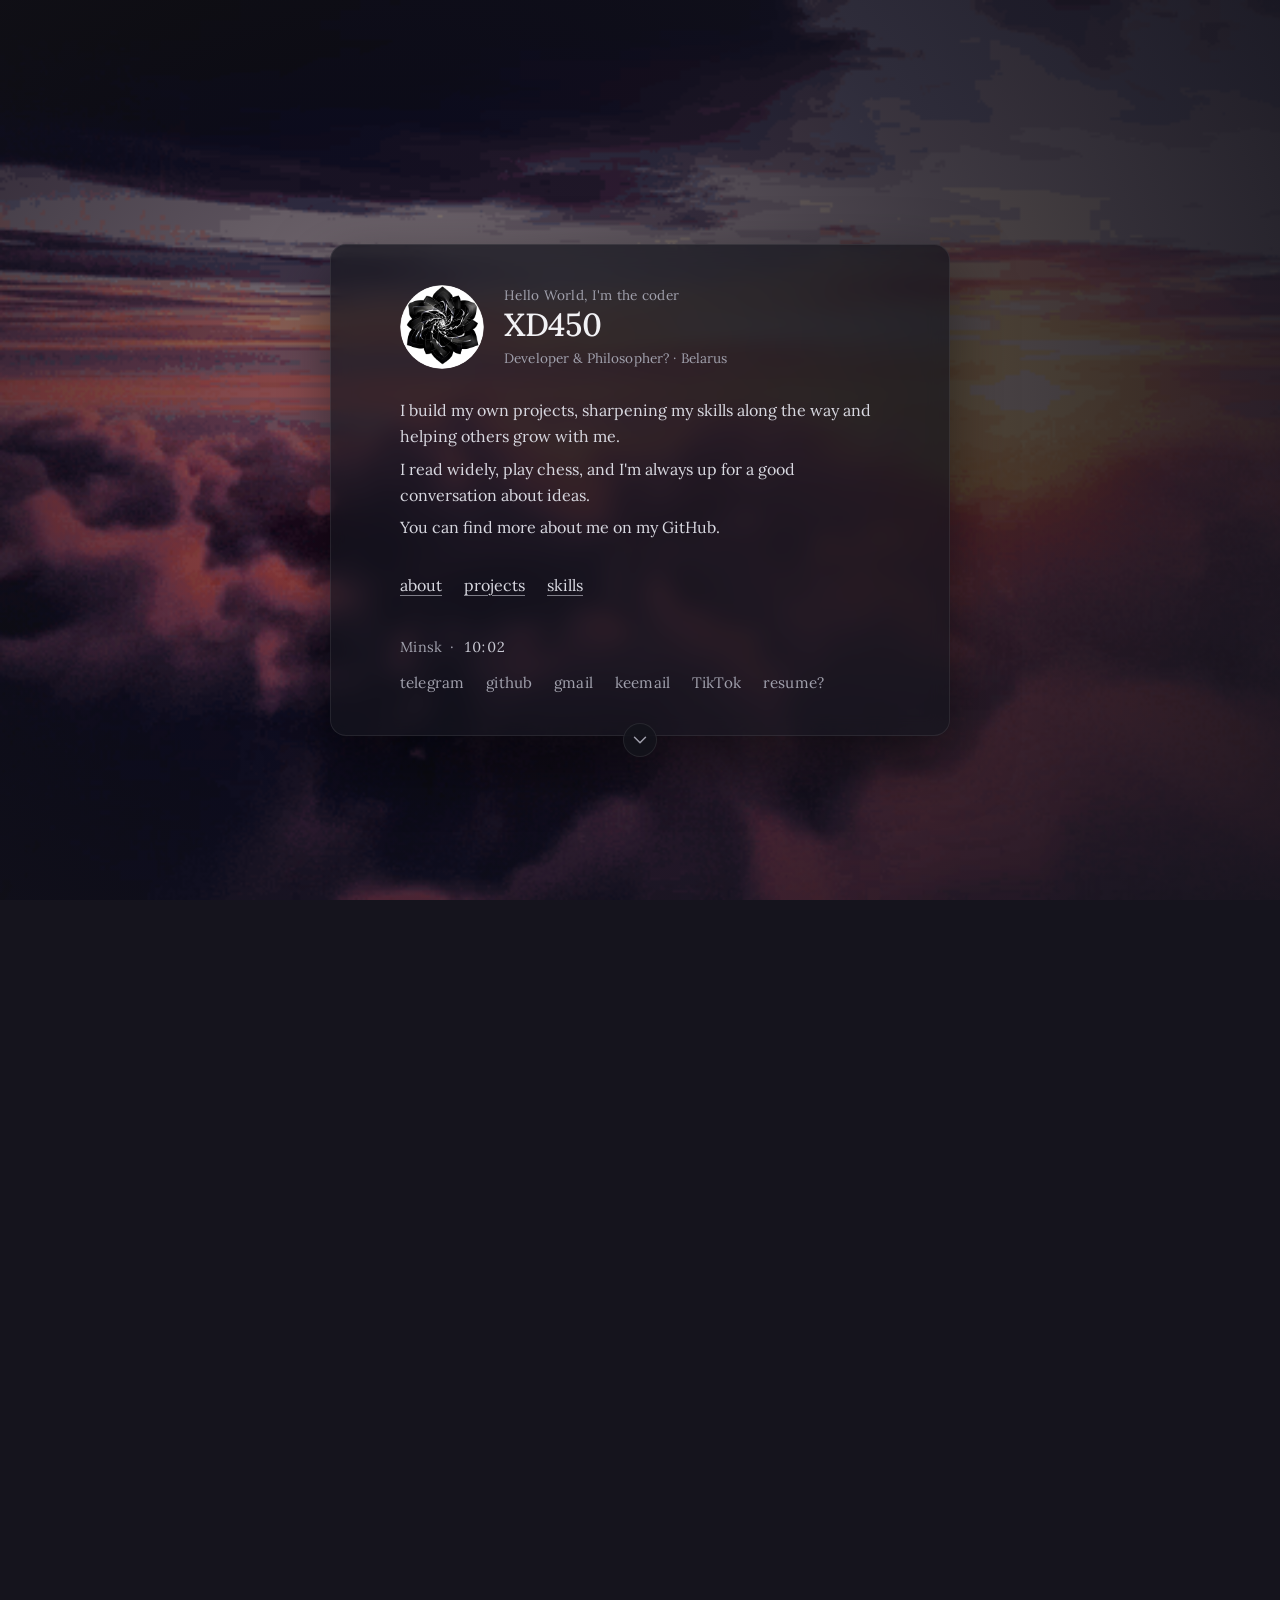
==== commit 971d3517: "Merge branch 'main' of https://github.com/ORBITUMS/orbitums.github.io" ====
--- a/index.html
+++ b/index.html
@@ -100,7 +100,7 @@
                   >github</a
                 >
                 <a class="home__social-link" href="mailto:orbitumgg@gmail.com"
-                  >email</a
+                  >gmail</a
                 >
                 <a class="home__social-link" href="mailto:xd450@keemail.com"
                   >keemail</a
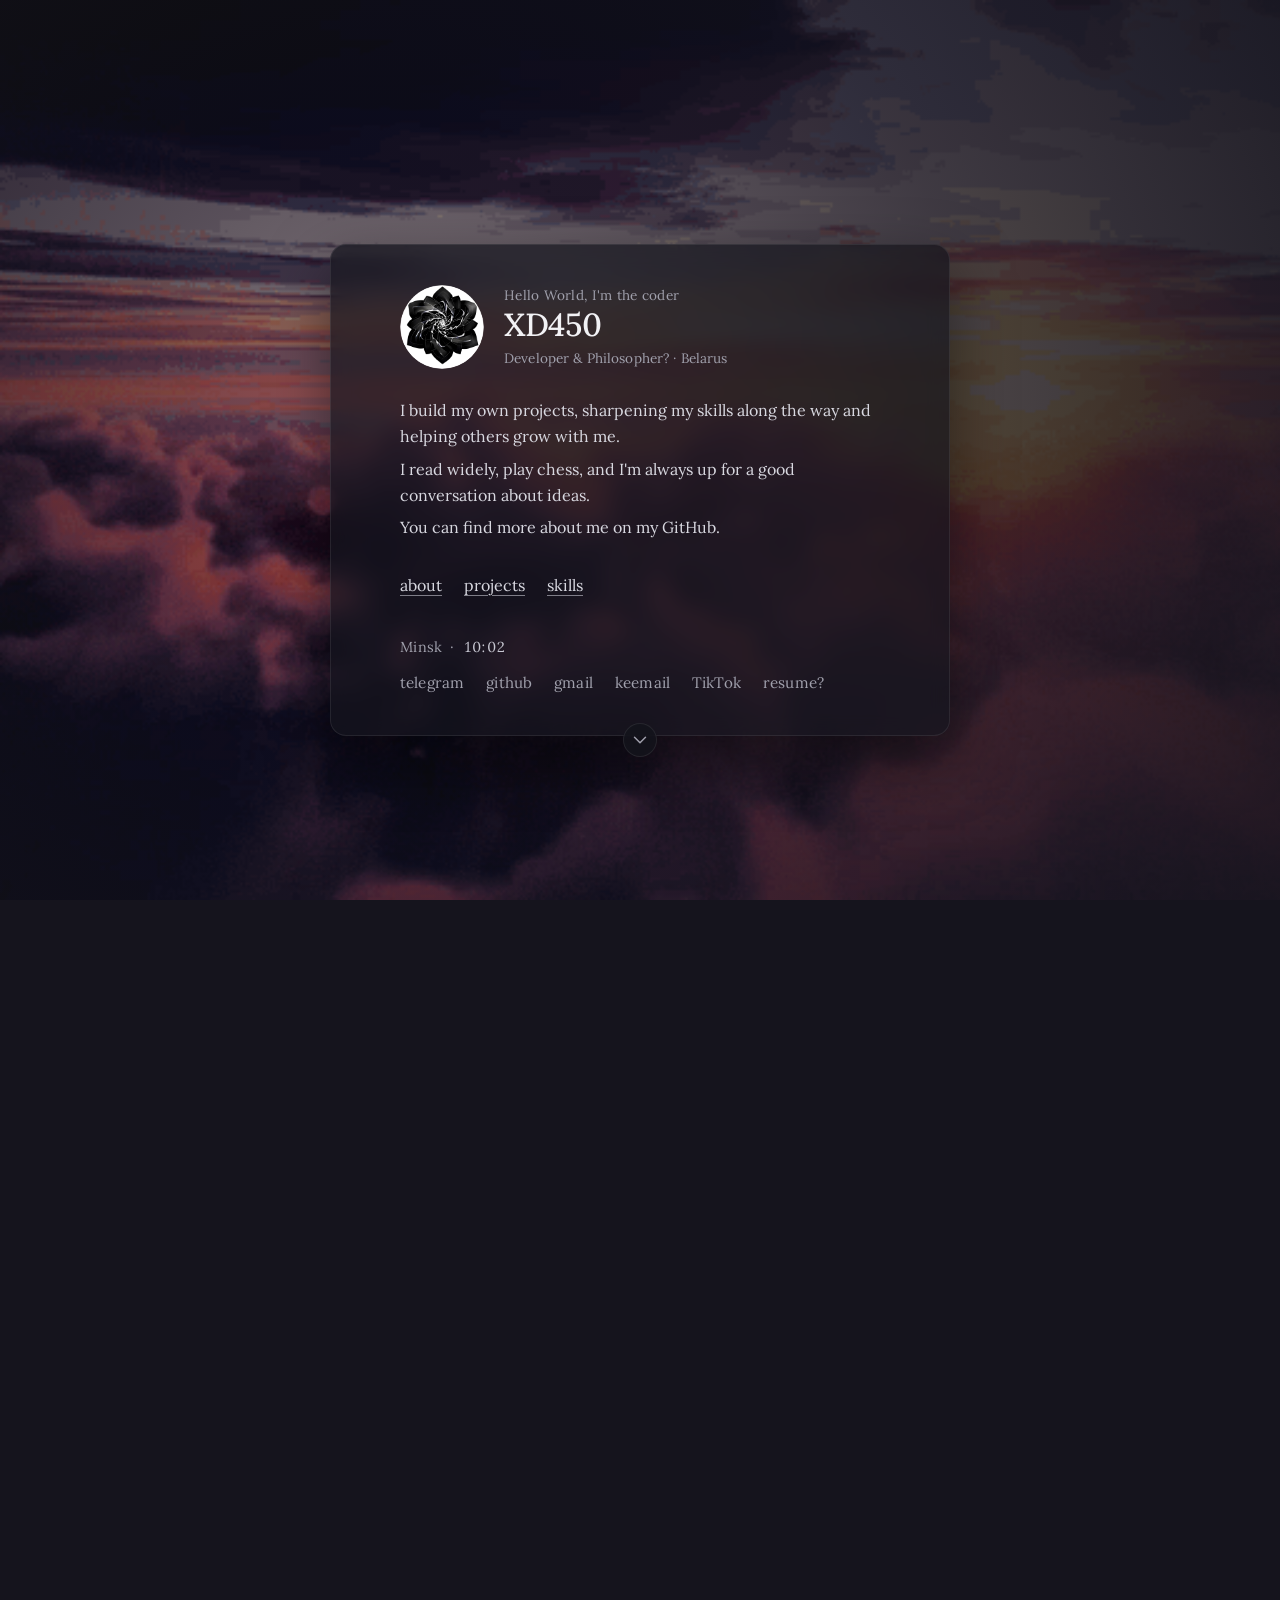
==== commit a3ef0d9e: "avatar scroll" ====
--- a/index.html
+++ b/index.html
@@ -47,6 +47,7 @@
             <header class="home__identity">
               <img
                 class="home__avatar"
+                id="scroll-hint-btn"
                 src="images/favicon.png"
                 width="84"
                 height="84"
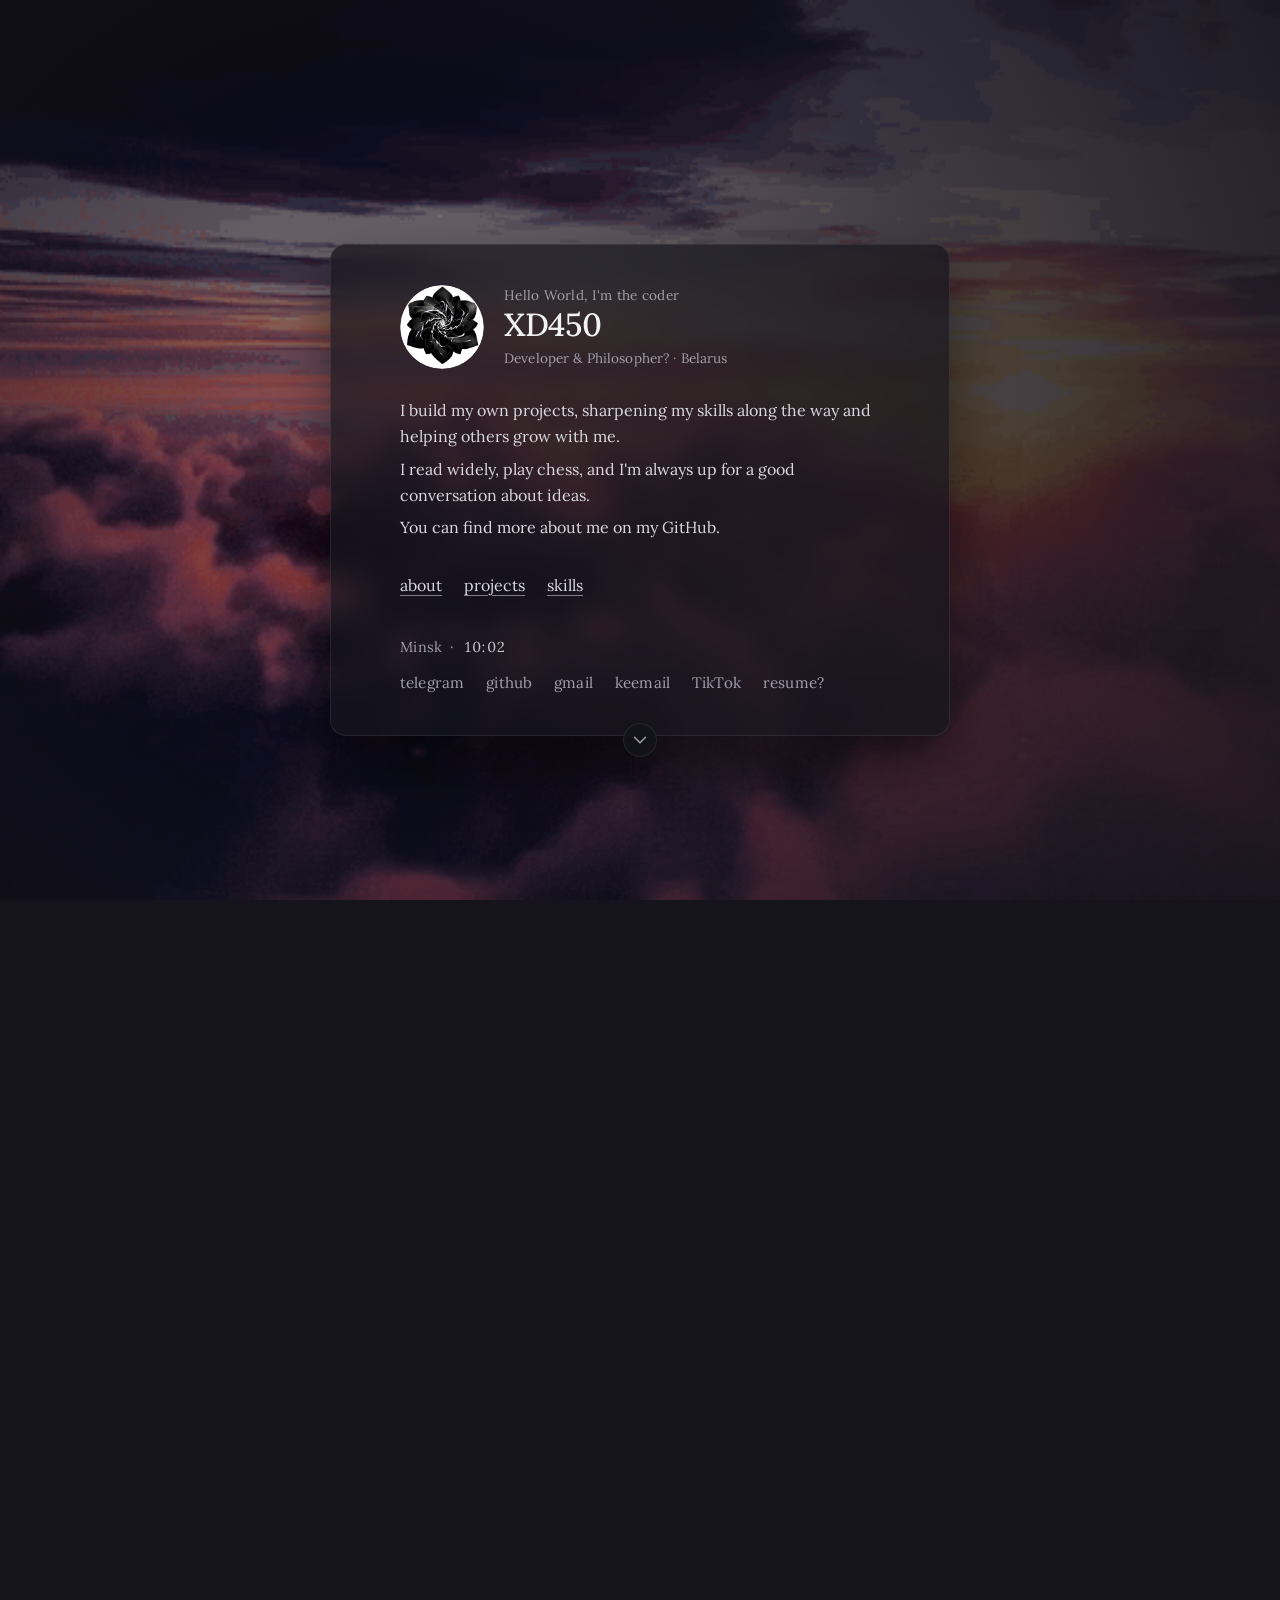
==== commit 1bff1eb7: "avatar scroll and hint scroll is work -_-" ====
--- a/index.html
+++ b/index.html
@@ -47,7 +47,7 @@
             <header class="home__identity">
               <img
                 class="home__avatar"
-                id="scroll-hint-btn"
+                id="avatar-scroll-btn"
                 src="images/favicon.png"
                 width="84"
                 height="84"
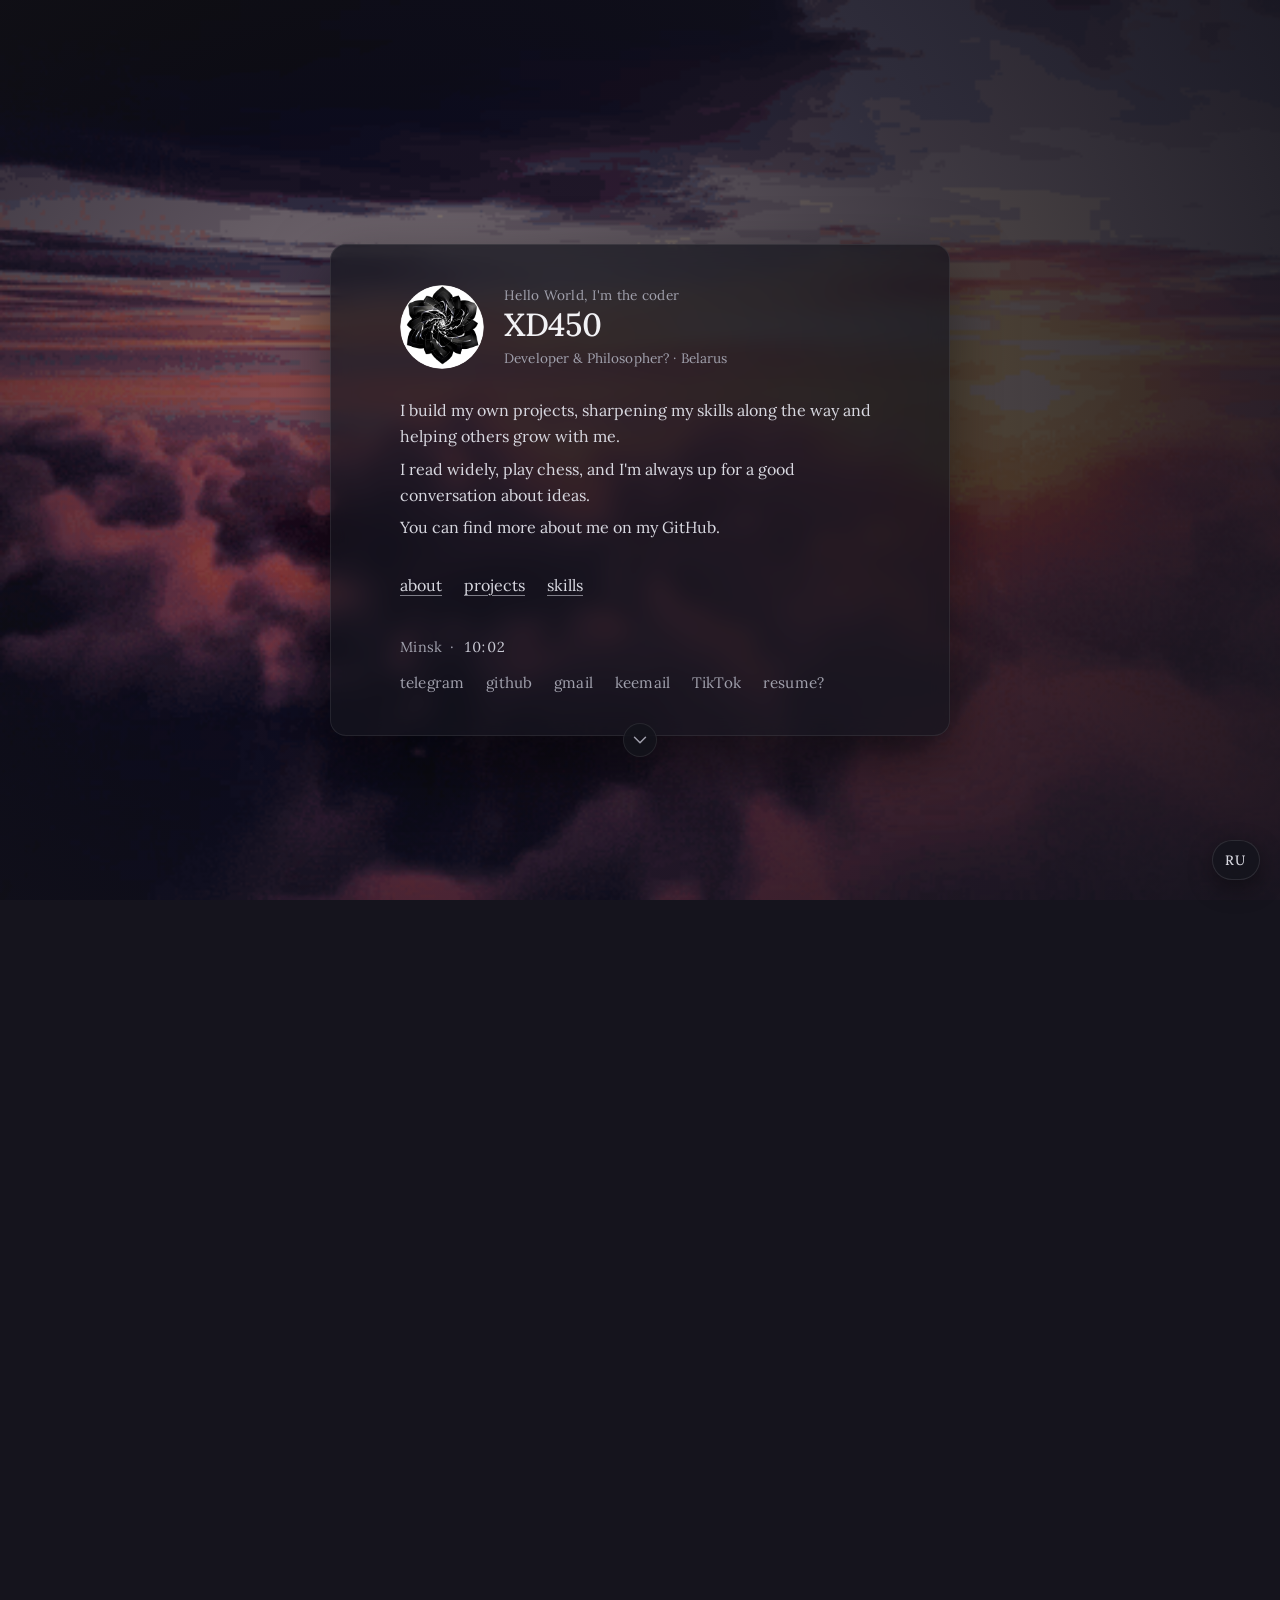
==== commit 3a6e4cf1: "global update, english/russian versions/languages" ====
--- a/index.html
+++ b/index.html
@@ -33,6 +33,7 @@
     <link rel="stylesheet" href="style.css" />
     <script src="https://www.youtube.com/iframe_api"></script>
     <script src="router.js" defer></script>
+    <script src="lang.js" defer></script>
   </head>
   <body>
     <div class="scene" aria-hidden="true">
@@ -54,33 +55,71 @@
                 alt="Avatar"
               />
               <div class="home__identity-copy">
-                <p class="home__intro">Hello World, I'm the coder</p>
+                <p
+                  class="home__intro"
+                  data-en="Hello World, I'm the coder"
+                  data-ru="Привет, мир, я — кодер"
+                >
+                  Hello World, I'm the coder
+                </p>
                 <h1 class="home__title" id="page-title">XD450</h1>
-                <p class="home__role">Developer &amp; Philosopher? · Belarus</p>
+                <p
+                  class="home__role"
+                  data-en="Developer &amp; Philosopher? · Belarus"
+                  data-ru="Разработчик и олимпиадник · Беларусь"
+                >
+                  Developer &amp; Philosopher? · Belarus
+                </p>
               </div>
             </header>
 
             <p class="home__copy">
               <span
+                data-en="I build my own projects, sharpening my skills along the way and helping others grow with me."
+                data-ru="Я создаю собственные проекты, оттачиваю навыки и помогаю расти другим вместе со мной."
                 >I build my own projects, sharpening my skills along the way and
                 helping others grow with me.</span
               >
               <span
+                data-en="I read widely, play chess, and I'm always up for a good conversation about ideas."
+                data-ru="Я много читаю, играю в шахматы и всегда рад хорошему разговорам о разных идеях."
                 >I read widely, play chess, and I'm always up for a good
                 conversation about ideas.</span
               >
-              <span>You can find more about me on my GitHub.</span>
+              <span
+                data-en="You can find more about me on my GitHub."
+                data-ru="Ты можешь найти больше обо мне на моём GitHub :)"
+                >You can find more about me on my GitHub.</span
+              >
             </p>
 
             <nav class="home__topics" aria-label="Explore this site">
-              <a class="home__topic-link" href="about.html">about</a>
-              <a class="home__topic-link" href="projects.html">projects</a>
-              <a class="home__topic-link" href="skills.html">skills</a>
+              <a
+                class="home__topic-link"
+                href="about.html"
+                data-en="about"
+                data-ru="обо мне"
+                >about</a
+              >
+              <a
+                class="home__topic-link"
+                href="projects.html"
+                data-en="projects"
+                data-ru="проекты"
+                >projects</a
+              >
+              <a
+                class="home__topic-link"
+                href="skills.html"
+                data-en="skills"
+                data-ru="навыки"
+                >skills</a
+              >
             </nav>
 
             <div class="home__info">
               <div class="home__time" aria-label="Current time in Minsk">
-                <span>Minsk</span>
+                <span data-en="Minsk" data-ru="Минск">Minsk</span>
                 <span aria-hidden="true">·</span>
                 <time id="minsk-time" datetime="">--:--</time>
               </div>
@@ -91,6 +130,8 @@
                   href="https://t.me/xd450"
                   target="_blank"
                   rel="noreferrer noopener"
+                  data-en="telegram"
+                  data-ru="телеграм"
                   >telegram</a
                 >
                 <a
@@ -98,12 +139,22 @@
                   href="https://github.com/orbitums"
                   target="_blank"
                   rel="noreferrer noopener"
+                  data-en="github"
+                  data-ru="гитхаб"
                   >github</a
                 >
-                <a class="home__social-link" href="mailto:orbitumgg@gmail.com"
+                <a
+                  class="home__social-link"
+                  href="mailto:orbitumgg@gmail.com"
+                  data-en="gmail"
+                  data-ru="gmail"
                   >gmail</a
                 >
-                <a class="home__social-link" href="mailto:xd450@keemail.com"
+                <a
+                  class="home__social-link"
+                  href="mailto:xd450@keemail.com"
+                  data-en="keemail"
+                  data-ru="keemail"
                   >keemail</a
                 >
                 <a
@@ -111,6 +162,8 @@
                   href="https://www.tiktok.com/@xd450gs"
                   target="_blank"
                   rel="noreferrer noopener"
+                  data-en="TikTok"
+                  data-ru="TikTok"
                   >TikTok</a
                 >
                 <a
@@ -118,6 +171,8 @@
                   href="/resume/"
                   target="_blank"
                   rel="noreferrer noopener"
+                  data-en="resume?"
+                  data-ru="резюме?"
                   >resume?</a
                 >
               </nav>
@@ -135,6 +190,8 @@
                   class="home__video-btn"
                   id="home-prev-video"
                   aria-label="Previous video"
+                  data-en-aria="Previous video"
+                  data-ru-aria="Предыдущее видео"
                 >
                   <svg
                     viewBox="0 0 24 24"
@@ -153,6 +210,8 @@
                   class="home__video-btn"
                   id="home-next-video"
                   aria-label="Next video"
+                  data-en-aria="Next video"
+                  data-ru-aria="Следующее видео"
                 >
                   <svg
                     viewBox="0 0 24 24"
@@ -176,6 +235,8 @@
             id="scroll-hint-btn"
             type="button"
             aria-label="Scroll down"
+            data-en-aria="Scroll down"
+            data-ru-aria="Прокрутить вниз"
           >
             <svg
               viewBox="0 0 24 24"
@@ -194,5 +255,14 @@
         </div>
       </section>
     </main>
+
+    <button
+      class="lang-toggle"
+      id="lang-toggle"
+      type="button"
+      aria-label="Switch language"
+    >
+      RU
+    </button>
   </body>
 </html>
--- a/style.css
+++ b/style.css
@@ -4,6 +4,21 @@
   margin: 0;
   padding: 0;
   box-sizing: border-box;
+}
+
+/* Скрываем скроллбар для Chrome, Safari, Edge и Opera */
+::-webkit-scrollbar {
+  display: none;
+}
+
+/* Скрываем скроллбар для Firefox */
+html {
+  scrollbar-width: none;
+}
+
+/* Скрываем скроллбар для старых версий Edge и IE */
+body {
+  -ms-overflow-style: none;
 }
 
 html {
@@ -167,6 +182,15 @@
   object-fit: cover;
   flex-shrink: 0;
   filter: grayscale(20%) contrast(1.05);
+  cursor: pointer;
+
+  /* Только плавная прозрачность, без трансформаций, чтобы не было рывков */
+  transition: opacity 0.3s ease-in-out;
+}
+
+/* Класс для скрытия */
+.home__avatar.is-swapping {
+  opacity: 0;
 }
 
 .home__identity-copy {
@@ -261,6 +285,10 @@
   font-size: 0.9rem;
   color: #a0a0ac;
   letter-spacing: 0.02em;
+  transition:
+    opacity 0.35s ease,
+    transform 0.35s cubic-bezier(0.22, 1, 0.36, 1);
+  will-change: transform, opacity;
 }
 
 .home__time time {
@@ -1226,3 +1254,95 @@
     height: 40px;
   }
 }
+
+/* === Language toggle === */
+.lang-toggle {
+  position: fixed;
+  right: 20px;
+  bottom: 20px;
+  z-index: 100;
+  display: inline-flex;
+  align-items: center;
+  justify-content: center;
+  min-width: 48px;
+  height: 40px;
+  padding: 0 12px;
+  border-radius: 20px;
+  background: rgba(21, 20, 29, 0.85);
+  border: 1px solid rgba(255, 255, 255, 0.1);
+  color: #d8d8e0;
+  font-family: "Lora", Georgia, serif;
+  font-size: 0.85rem;
+  font-weight: 500;
+  letter-spacing: 0.08em;
+  backdrop-filter: blur(10px);
+  -webkit-backdrop-filter: blur(10px);
+  box-shadow: 0 8px 24px rgba(0, 0, 0, 0.4);
+  cursor: pointer;
+  transition:
+    color 0.3s ease,
+    border-color 0.3s ease,
+    background 0.3s ease,
+    transform 0.2s ease;
+}
+
+.lang-toggle:hover,
+.lang-toggle:focus-visible {
+  color: #ffffff;
+  border-color: rgba(255, 255, 255, 0.2);
+  background: rgba(21, 20, 29, 0.95);
+  transform: scale(1.05);
+}
+
+.lang-toggle:active {
+  transform: scale(0.95);
+}
+
+@media (max-width: 700px) {
+  .lang-toggle {
+    right: 12px;
+    bottom: 12px;
+    min-width: 44px;
+    height: 36px;
+    font-size: 0.8rem;
+  }
+}
+
+[data-en][data-ru] {
+  transition:
+    opacity 0.35s ease,
+    transform 0.35s cubic-bezier(0.22, 1, 0.36, 1);
+}
+
+/* inline-block нужен только там, где transform не работает на inline-элементах */
+a[data-en][data-ru],
+span[data-en][data-ru] {
+  display: inline-block;
+}
+/* Исчезновение: уходит вверх + прозрачность */
+[data-en][data-ru].lang-fade-out {
+  opacity: 0;
+  transform: translateY(-6px);
+}
+
+/* Подготовка к появлению: снизу + прозрачность */
+[data-en][data-ru].lang-prepare-in {
+  opacity: 0;
+  transform: translateY(6px);
+  transition: none; /* мгновенно ставим в стартовую позицию */
+}
+
+/* Если хочется, чтобы блочные элементы (p, h1, h2) не теряли ширину —
+   можно оставить display:block для них отдельно, но inline-block обычно ок */
+/* Базовая анимация для .home__time (transform работает, т.к. display: flex) */
+
+.home__time.lang-fade-out {
+  opacity: 0;
+  transform: translateY(-6px);
+}
+
+.home__time.lang-prepare-in {
+  opacity: 0;
+  transform: translateY(6px);
+  transition: none;
+}
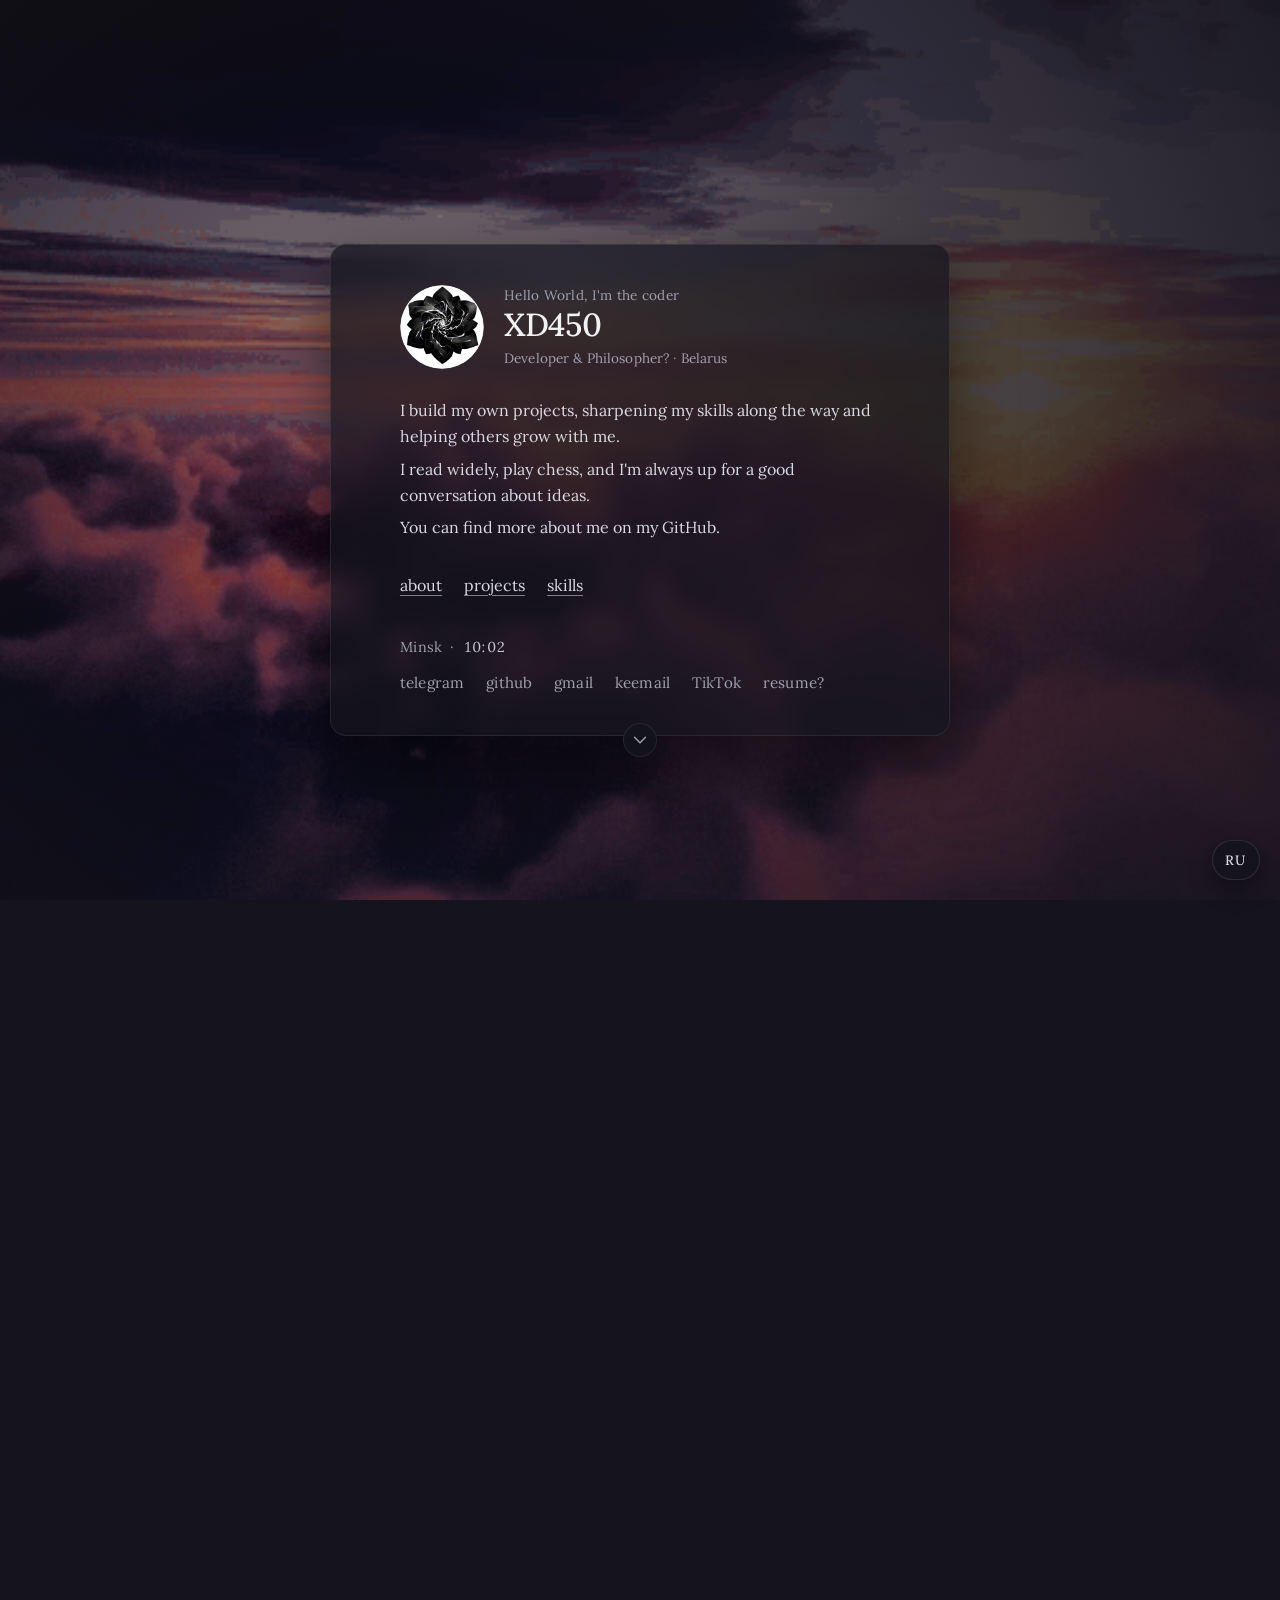
==== commit ccb68674: "update" ====
--- a/index.html
+++ b/index.html
@@ -58,7 +58,7 @@
                 <p
                   class="home__intro"
                   data-en="Hello World, I'm the coder"
-                  data-ru="Привет, мир, я — кодер"
+                  data-ru="Привет мир, я кодер"
                 >
                   Hello World, I'm the coder
                 </p>
